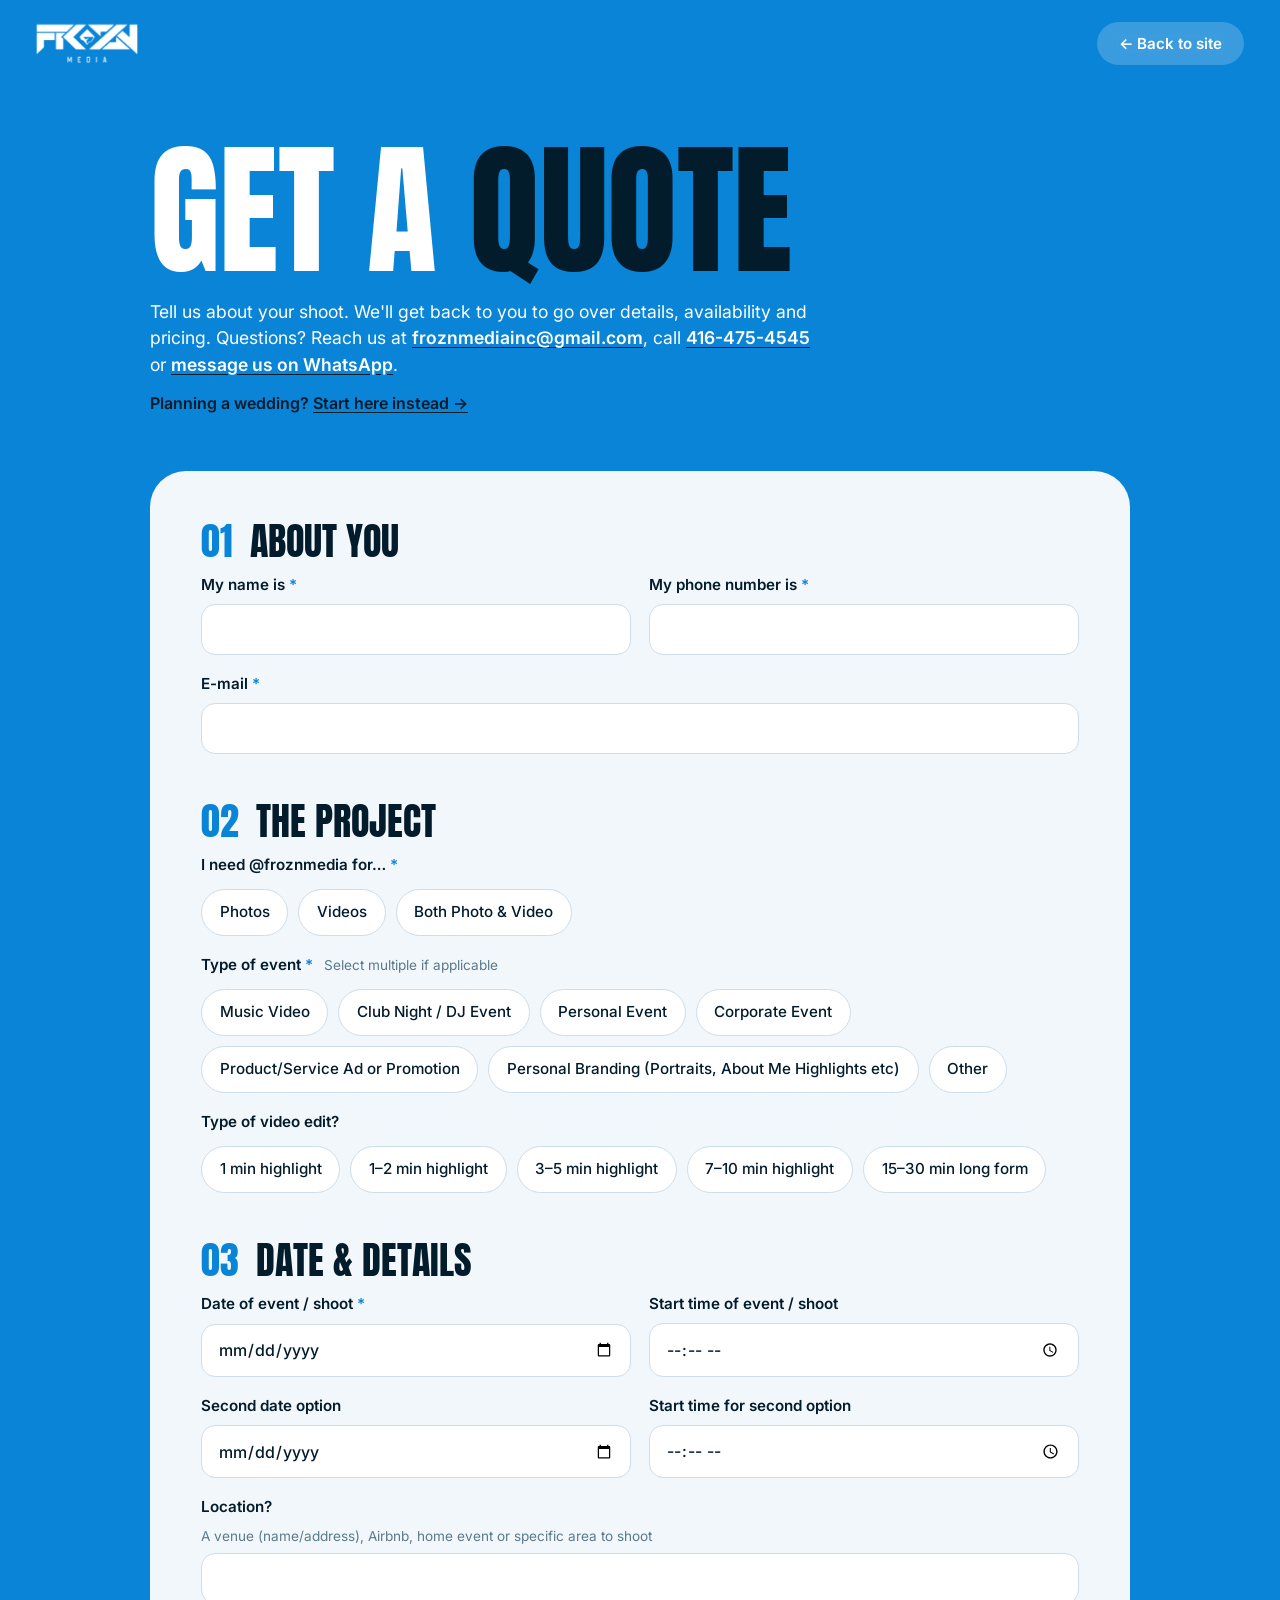
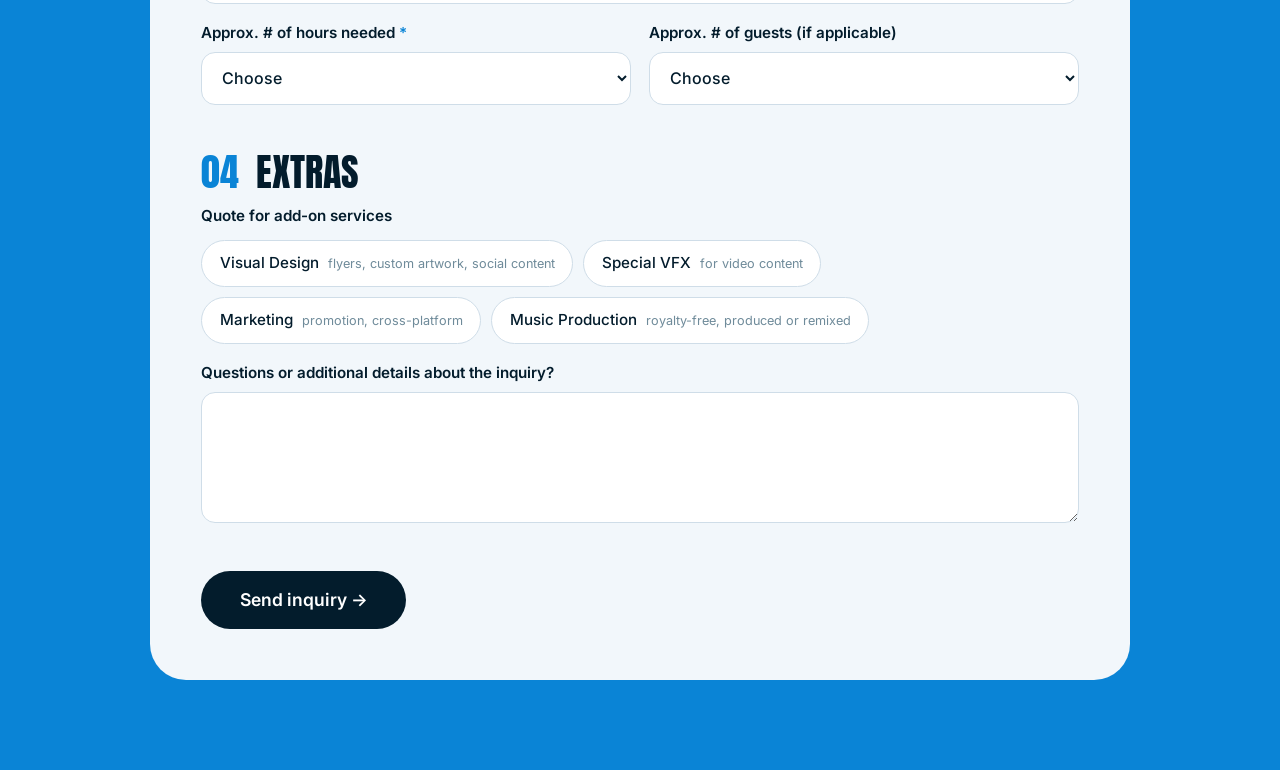
==== inquiry/index.html @ 9c41e122 "feat: native /inquiry/ quote form (submits to the existing Google Form), CTAs link to it" ====
<!doctype html>
<html lang="en">
<head>
  <meta charset="utf-8" />
  <meta name="viewport" content="width=device-width, initial-scale=1" />
  <title>Get a Quote — FROZN Media</title>
  <meta name="description" content="Tell us about your shoot and FROZN Media will get back to you with details, availability and a quote." />
  <meta name="theme-color" content="#0a84d6" />
  <link rel="icon" href="/assets/logo-blue.png" />
  <link rel="preconnect" href="https://fonts.googleapis.com" />
  <link rel="preconnect" href="https://fonts.gstatic.com" crossorigin />
  <link href="https://fonts.googleapis.com/css2?family=Anton&family=Inter:wght@400;500;600;700&display=swap" rel="stylesheet" />
  <link rel="stylesheet" href="/styles.css?v=inq1" />
</head>
<body class="inq-body">
  <header class="nav">
    <a class="nav__logo" href="/" aria-label="FROZN Media home"><img class="lg-w" src="/assets/logo-white.png" alt="FROZN Media" /></a>
    <a class="menu-pill" href="/">← Back to site</a>
  </header>

  <main class="inq">
    <div class="inq__head">
      <h1 class="big">Get a <span>quote</span></h1>
      <p class="inq__intro">Tell us about your shoot. We'll get back to you to go over details, availability and pricing. Questions? Reach us at <a href="mailto:froznmediainc@gmail.com">froznmediainc@gmail.com</a>, call <a href="tel:+14164754545">416-475-4545</a> or <a href="https://wa.me/14164754545" target="_blank" rel="noopener">message us on WhatsApp</a>.</p>
      <p class="inq__wed">Planning a wedding? <a href="https://tinyurl.com/froznweddings" target="_blank" rel="noopener">Start here instead →</a></p>
    </div>

    <form class="inq__card" id="inqForm" novalidate>
      <!-- spam trap: real visitors never see or fill this -->
      <input class="hp" type="text" name="company" tabindex="-1" autocomplete="off" aria-hidden="true" />

      <fieldset class="fs">
        <legend><b>01</b> About you</legend>
        <div class="row">
          <label class="f"><span>My name is <i>*</i></span><input name="name" type="text" autocomplete="name" required /></label>
          <label class="f"><span>My phone number is <i>*</i></span><input name="phone" type="tel" autocomplete="tel" required /></label>
        </div>
        <label class="f"><span>E-mail <i>*</i></span><input name="email" type="email" autocomplete="email" required /></label>
      </fieldset>

      <fieldset class="fs">
        <legend><b>02</b> The project</legend>
        <div class="grp" data-name="need" data-required>
          <p class="q">I need @froznmedia for… <i>*</i></p>
          <div class="chips">
            <label><input type="radio" name="need" value="Photos" /><span>Photos</span></label>
            <label><input type="radio" name="need" value="Videos" /><span>Videos</span></label>
            <label><input type="radio" name="need" value="Both Photo & Video" /><span>Both Photo &amp; Video</span></label>
          </div>
        </div>
        <div class="grp" data-name="eventType" data-required>
          <p class="q">Type of event <i>*</i> <small>Select multiple if applicable</small></p>
          <div class="chips">
            <label><input type="checkbox" name="eventType" value="Music Video" /><span>Music Video</span></label>
            <label><input type="checkbox" name="eventType" value="Club Night / DJ Event" /><span>Club Night / DJ Event</span></label>
            <label><input type="checkbox" name="eventType" value="Personal Event" /><span>Personal Event</span></label>
            <label><input type="checkbox" name="eventType" value="Corporate Event" /><span>Corporate Event</span></label>
            <label><input type="checkbox" name="eventType" value="Product/Service Ad or Promotion" /><span>Product/Service Ad or Promotion</span></label>
            <label><input type="checkbox" name="eventType" value="Personal Branding (Portraits, About Me Highlights etc)" /><span>Personal Branding (Portraits, About Me Highlights etc)</span></label>
            <label><input type="checkbox" name="eventType" value="__other_option__" id="evOther" /><span>Other</span></label>
          </div>
          <input class="f-other" id="evOtherText" name="eventTypeOther" type="text" placeholder="Tell us what it is" hidden />
        </div>
        <div class="grp" data-name="editType">
          <p class="q">Type of video edit?</p>
          <div class="chips">
            <label><input type="checkbox" name="editType" value="1 min highlight" /><span>1 min highlight</span></label>
            <label><input type="checkbox" name="editType" value="1-2 min highlight" /><span>1–2 min highlight</span></label>
            <label><input type="checkbox" name="editType" value="3-5 min highlight" /><span>3–5 min highlight</span></label>
            <label><input type="checkbox" name="editType" value="7-10min highlight" /><span>7–10 min highlight</span></label>
            <label><input type="checkbox" name="editType" value="15-30min long form" /><span>15–30 min long form</span></label>
          </div>
        </div>
      </fieldset>

      <fieldset class="fs">
        <legend><b>03</b> Date &amp; details</legend>
        <div class="row">
          <label class="f"><span>Date of event / shoot <i>*</i></span><input name="date1" type="date" required /></label>
          <label class="f"><span>Start time of event / shoot</span><input name="time1" type="time" /></label>
        </div>
        <div class="row">
          <label class="f"><span>Second date option</span><input name="date2" type="date" /></label>
          <label class="f"><span>Start time for second option</span><input name="time2" type="time" /></label>
        </div>
        <label class="f"><span>Location?</span><small>A venue (name/address), Airbnb, home event or specific area to shoot</small><input name="location" type="text" autocomplete="street-address" /></label>
        <div class="row">
          <label class="f"><span>Approx. # of hours needed <i>*</i></span>
            <select name="hours" required>
              <option value="">Choose</option>
              <option>1 hours</option><option>2 hours</option><option>3 hours</option><option>4 hours</option>
              <option>6 hours</option><option>7 hours</option><option>8 hours</option><option>8 hours+ (2-day event)</option>
            </select>
          </label>
          <label class="f"><span>Approx. # of guests (if applicable)</span>
            <select name="guests">
              <option value="">Choose</option>
              <option>0-50</option><option>50-100</option><option>100-200</option><option>300-400</option><option>500-600</option>
            </select>
          </label>
        </div>
      </fieldset>

      <fieldset class="fs">
        <legend><b>04</b> Extras</legend>
        <div class="grp" data-name="addons">
          <p class="q">Quote for add-on services</p>
          <div class="chips">
            <label><input type="checkbox" name="addons" value="Visual Design (flyers, custom design artwork, social media tailored content)" /><span>Visual Design <small>flyers, custom artwork, social content</small></span></label>
            <label><input type="checkbox" name="addons" value="Special VFX (for video content)" /><span>Special VFX <small>for video content</small></span></label>
            <label><input type="checkbox" name="addons" value="Marketing (content promotion assistance, cross platform promotion)" /><span>Marketing <small>promotion, cross-platform</small></span></label>
            <label><input type="checkbox" name="addons" value="Music Production (royalty free music, digitally produced/remixed music etc)" /><span>Music Production <small>royalty-free, produced or remixed</small></span></label>
          </div>
        </div>
        <label class="f"><span>Questions or additional details about the inquiry?</span><textarea name="details" rows="5"></textarea></label>
      </fieldset>

      <p class="inq__err" id="inqErr" role="alert" hidden></p>
      <button class="btn btn--dark inq__submit" id="inqBtn" type="submit">Send inquiry →</button>
    </form>

    <div class="inq__thanks" id="inqThanks" hidden>
      <h2 class="big">Thanks<span>!</span></h2>
      <p>Your inquiry has been sent. We'll contact you as soon as possible. For faster service, call <a href="tel:+14164754545">416-475-4545</a> or message us on <a href="https://wa.me/14164754545" target="_blank" rel="noopener">WhatsApp</a>.</p>
      <a class="btn btn--dark" href="/">Back to the site</a>
    </div>
  </main>

  <script src="/inquiry/inquiry.js?v=1"></script>
</body>
</html>
---- styles.css ----
:root {
  --blue: #0a84d6;
  --navy: #031c2c;
  --cyan: #8fe6ff;
  --paper: #f2f7fb;
  --ink: #031c2c;
  --display: 'Anton', 'Impact', sans-serif;
  --font: 'Inter', system-ui, sans-serif;
  --ease: cubic-bezier(.77, 0, .18, 1);
}
* { box-sizing: border-box; margin: 0; padding: 0; }
html { scroll-behavior: smooth; }
body { background: var(--blue); color: #fff; font-family: var(--font); line-height: 1.5; -webkit-font-smoothing: antialiased; overflow-x: hidden; }
body.is-loading { overflow: hidden; }
img { max-width: 100%; display: block; }
a { color: inherit; }
[hidden] { display: none !important; }
.wrap { width: min(1240px, 100% - 40px); margin-inline: auto; }

/* big condensed type, like the reference */
.big { font-family: var(--display); font-weight: 400; text-transform: uppercase; font-size: clamp(3rem, 9.5vw, 9rem); line-height: .92; letter-spacing: -.005em; }
.big span { color: var(--navy); }
.big--navy { color: var(--navy); }
.big--navy span { color: var(--blue); }
.eyebrow { font-weight: 600; letter-spacing: .2em; text-transform: uppercase; font-size: .78rem; color: var(--navy); margin-bottom: 1rem; }
.lead { margin-top: 1.2rem; max-width: 52ch; color: #3d5b6d; font-size: 1.1rem; }
.lead a { color: var(--blue); font-weight: 600; }

.btn { display: inline-block; padding: 1rem 1.8rem; border-radius: 999px; text-decoration: none; font-weight: 600; transition: transform .25s var(--ease), background .25s; }
.btn:hover { transform: translateY(-3px); }
.btn--dark { background: var(--navy); color: #fff; }
.btn--light { background: #fff; color: var(--navy); font-size: 1.15rem; padding: 1.2rem 2.4rem; }
.btn--line { border: 2px solid var(--navy); color: var(--navy); }

/* loader */
.loader { position: fixed; inset: 0; z-index: 100; background: #02070c; display: grid; place-items: center; transition: transform 1s var(--ease); }
.loader__logo { width: min(403px, 78vw); animation: pulse 1.1s ease-in-out infinite alternate; transition: transform .8s var(--ease), opacity .5s; }
@keyframes pulse { from { transform: scale(.96); opacity: .85; } to { transform: scale(1.02); opacity: 1; } }
.loader__canvas { position: absolute; inset: 0; width: 100%; height: 100%; display: none; }
.loader.has-canvas .loader__canvas { display: block; }
.loader.has-canvas .loader__logo { display: none; }
.loader.is-clear { background: transparent; pointer-events: none; transition: background 2.6s ease; }
/* the whole page waits below the fold, then slowly pans up as the logo explodes */
body.is-loading main-slot, body.is-loading .hero, body.is-loading .projects, body.is-loading .sticker, body.is-loading .trust, body.is-loading .services, body.is-loading .about, body.is-loading .cta, body.is-loading .footer { transform: translateY(100vh); }
.hero, .projects, .sticker, .trust, .services, .about, .cta, .footer { transition: transform 4s cubic-bezier(.22, .8, .25, 1); }

/* nav */
.nav { position: fixed; inset: 0 0 auto 0; z-index: 60; display: flex; justify-content: space-between; align-items: center; padding: 22px clamp(16px, 3vw, 36px); pointer-events: none; mix-blend-mode: normal; }
.nav > * { pointer-events: auto; }
.nav__logo img { height: 40px; width: auto; }
.menu-pill { display: flex; align-items: center; gap: 10px; padding: 12px 22px; border-radius: 999px; border: 0; cursor: pointer; background: rgba(255,255,255,.2); backdrop-filter: blur(12px); color: #fff; font: 600 .95rem var(--font); }
.menu-pill i { width: 4px; height: 4px; border-radius: 50%; background: #fff; display: block; }
.menu-pill i + i { margin-left: -6px; }
.menu { position: fixed; inset: 0; z-index: 55; background: var(--navy); display: flex; flex-direction: column; justify-content: center; padding: 0 clamp(20px, 6vw, 100px); gap: .2rem; clip-path: circle(0 at calc(100% - 70px) 44px); transition: clip-path .8s var(--ease); }
.menu.is-open { clip-path: circle(150% at calc(100% - 70px) 44px); }
.menu a { font-family: var(--display); text-transform: uppercase; font-size: clamp(3rem, 11vw, 8rem); line-height: 1; text-decoration: none; color: #fff; transition: color .2s, transform .3s var(--ease); width: fit-content; }
.menu a:hover { color: var(--cyan); transform: translateX(14px); }
.menu .menu__cta { color: var(--blue); font-size: clamp(1.6rem, 4vw, 3rem); margin-top: 1rem; }

/* hero */
.hero { min-height: 100svh; padding: clamp(110px, 16vh, 150px) clamp(16px, 3vw, 36px) 15vh; position: relative; background: var(--blue); }
.hero__block { font-family: var(--display); text-transform: uppercase; font-weight: 400; font-size: clamp(3.6rem, 13.2vw, 13.5rem); line-height: .88; letter-spacing: -.005em; }
.hero__block--r { text-align: right; margin-top: clamp(40px, 12vh, 160px); }
.ln { display: block; }
.ln--navy { color: var(--navy); }


/* projects */
.projects { background: var(--paper); color: var(--navy); padding: clamp(80px, 10vw, 150px) 0 clamp(80px, 9vw, 130px); border-radius: 36px 36px 0 0; margin-top: -36px; position: relative; z-index: 2; }
.grid { display: grid; grid-template-columns: repeat(auto-fill, minmax(min(330px, 100%), 1fr)); gap: 14px; padding: clamp(30px, 5vw, 60px) 14px 40px; }
.ig { height: 600px; border-radius: 28px; overflow: hidden; background: #dbe9f3; position: relative; }
.ig iframe { width: 100%; height: 100%; border: 0; background: #fff; display: block; }
.ig::before { content: ''; position: absolute; inset: 0; background: linear-gradient(110deg, transparent 30%, rgba(255,255,255,.7), transparent 70%); background-size: 200% 100%; animation: sheen 1.5s linear infinite; }
.ig.loaded::before { display: none; }
@keyframes sheen { to { background-position: -200% 0; } }
.films { margin-top: 110px; }
.films__grid { display: grid; grid-template-columns: repeat(auto-fit, minmax(300px, 1fr)); gap: 14px; margin-top: 2rem; }
.yt { position: relative; aspect-ratio: 16/9; border-radius: 28px; overflow: hidden; background: #000 center/cover; }
.yt button { all: unset; position: absolute; inset: 0; cursor: pointer; }
.yt span { position: absolute; left: 20px; bottom: 16px; font-weight: 600; color: #fff; text-shadow: 0 2px 10px #000; }
.yt::after { content: '▶'; position: absolute; inset: 0; display: grid; place-items: center; font-size: 2.8rem; color: #fff; pointer-events: none; }
.yt.is-playing::after { display: none; }
.yt iframe { position: absolute; inset: 0; width: 100%; height: 100%; border: 0; }

/* statement block */
.sticker { background: var(--navy); color: #fff; padding: clamp(80px, 10vw, 150px) 0 clamp(70px, 8vw, 120px); border-radius: 36px 36px 0 0; margin-top: -36px; position: relative; z-index: 3; }
.eyebrow--light { color: #5cc8ff; }
.sticker__big { font-size: clamp(1.7rem, 3.5vw, 3rem); font-weight: 500; line-height: 1.22; letter-spacing: -.02em; max-width: 30ch; color: #fff; }
.sticker__big em { font-style: normal; color: #5cc8ff; }
.sticker__cols { display: grid; grid-template-columns: 1fr 1fr; gap: clamp(24px, 5vw, 70px); margin-top: clamp(40px, 6vw, 80px); max-width: 920px; padding-top: 2rem; border-top: 1px solid rgba(255,255,255,.18); }
.sticker__cols p { color: #a9c6d6; font-size: 1.05rem; line-height: 1.6; }
.tags { list-style: none; display: flex; flex-wrap: wrap; gap: 10px; margin-top: 2.4rem; }
.tags li { padding: .55rem 1.1rem; border: 1px solid rgba(255,255,255,.25); border-radius: 999px; font-size: .9rem; font-weight: 500; color: #e6f3fa; }
@media (max-width: 760px) { .sticker__cols { grid-template-columns: 1fr; } }

/* marquee */
.trust { background: var(--navy); padding: 36px 0; overflow: hidden; margin-top: -36px; padding-top: 72px; position: relative; z-index: 2; }
.marquee__track { display: flex; width: max-content; animation: slide 36s linear infinite; font-family: var(--display); text-transform: uppercase; font-size: clamp(2.4rem, 6vw, 5rem); color: #fff; }
.marquee__track span::after { content: '✦'; margin: 0 2rem; color: var(--blue); }
@keyframes slide { to { transform: translateX(-50%); } }

/* services */
.services { background: var(--paper); color: var(--navy); padding: clamp(80px, 10vw, 150px) 0; border-radius: 0 0 36px 36px; position: relative; z-index: 3; }
.svc-list { list-style: none; margin-top: clamp(40px, 6vw, 80px); border-top: 2px solid var(--navy); }
.svc { display: grid; grid-template-columns: 70px 1fr 1.2fr; gap: 20px; align-items: baseline; padding: 1.8rem 0; border-bottom: 2px solid var(--navy); transition: padding .4s var(--ease), background .3s; }
.svc:hover { padding-left: 20px; background: var(--cyan); }
.svc b { font-family: var(--display); font-weight: 400; color: var(--blue); }
.svc h3 { font-family: var(--display); font-weight: 400; text-transform: uppercase; font-size: clamp(1.8rem, 4.2vw, 3.6rem); line-height: 1; }
.svc p { color: #3d5b6d; max-width: 46ch; }
@media (max-width: 760px) { .svc { grid-template-columns: 40px 1fr; } .svc p { grid-column: 2; } }

/* about */
.about { background: var(--blue); padding: clamp(80px, 10vw, 150px) 0; margin-top: -36px; padding-top: calc(clamp(80px, 10vw, 150px) + 36px); }
.about__grid { display: grid; grid-template-columns: .9fr 1.1fr; gap: clamp(30px, 6vw, 90px); align-items: center; }
.about__photo { border-radius: 32px; overflow: hidden; aspect-ratio: 4/5; background: #000; }
.about__photo img { width: 100%; height: 100%; object-fit: cover; object-position: 40% 20%; }
.about .eyebrow { color: var(--navy); }
.role { margin: 1rem 0 1.6rem; font-weight: 600; letter-spacing: .14em; text-transform: uppercase; font-size: .85rem; color: var(--navy); }
.about__text p + p { margin-top: 1rem; }
.about__text p:not(.eyebrow):not(.role) { font-size: 1.15rem; max-width: 50ch; }
.about__links { display: flex; flex-wrap: wrap; gap: 12px; margin-top: 2rem; }
@media (max-width: 800px) { .about__grid { grid-template-columns: 1fr; } .about__photo { max-width: 420px; } }

/* cta + footer */
.cta { background: var(--navy); padding: clamp(100px, 13vw, 190px) 0; border-radius: 36px 36px 0 0; margin-top: -36px; position: relative; z-index: 2; }
.cta .big { max-width: 12ch; margin-bottom: 2.6rem; }
.cta .big span { color: var(--blue); }
.footer { background: var(--navy); text-align: center; padding: 20px 20px 50px; color: #7fa6bb; }
.footer img { height: 56px; width: auto; margin: 0 auto 1rem; }
.footer__links { margin: 1rem 0; display: flex; gap: 1.4rem; justify-content: center; flex-wrap: wrap; }
.footer__links a { color: #cfe9f6; text-decoration: none; }
.footer__copy { font-size: .8rem; }

.reveal { opacity: 0; transform: translateY(30px); transition: opacity .9s var(--ease), transform .9s var(--ease); }
.reveal.is-in { opacity: 1; transform: none; }

@media (prefers-reduced-motion: reduce) {
  html { scroll-behavior: auto; }
  .loader { display: none; }
  .ln > span, .reveal { transform: none !important; opacity: 1 !important; transition: none !important; }
  .marquee__track, .loader__logo, .ig::before { animation: none; }
}

/* nav adapts over light sections */
.nav__logo { position: relative; display: block; }
.nav__logo .lg-b { position: absolute; inset: 0; opacity: 0; transition: opacity .3s; }
.nav__logo .lg-w { transition: opacity .3s; }
.nav.on-light .lg-w { opacity: 0; }
.nav.on-light .lg-b { opacity: 1; }
.nav.on-light .menu-pill { background: rgba(3,28,44,.1); color: var(--navy); }
.nav.on-light .menu-pill i { background: var(--navy); }
.menu-pill { transition: background .3s, color .3s; }
body:has(.menu.is-open) .nav .lg-w { opacity: 1; }
body:has(.menu.is-open) .nav .lg-b { opacity: 0; }
body:has(.menu.is-open) .nav .menu-pill { background: rgba(255,255,255,.2); color: #fff; }
body:has(.menu.is-open) .nav .menu-pill i { background: #fff; }

/* faint looping YouTube background behind the hero */
.hero { z-index: 1; background: transparent; }
.hero > :not(.hero__video) { position: relative; z-index: 1; }
.hero__video.is-off { opacity: 0 !important; }
.hero__video { position: fixed; inset: 0; width: 100vw; height: 100vh; height: 100svh; z-index: 0; overflow: hidden; opacity: 0; transition: opacity 2.5s ease; pointer-events: none; background: var(--blue); }
.hero__video.is-on { opacity: .28; }
.hero__video::after { content: ''; position: absolute; inset: 0; background: linear-gradient(180deg, rgba(10,132,214,.45), rgba(10,132,214,.1) 40%, rgba(10,132,214,.55)); }
/* video covers the whole hero and is pinned to its top edge */
.hero__video { container-type: size; }
#ytBg, .hero__video iframe { position: absolute; top: 0; left: 50%; width: max(100cqw, 177.78cqh); height: max(56.25cqw, 100cqh); transform: translateX(-50%); border: 0; pointer-events: none; }
@media (prefers-reduced-motion: reduce) { .hero__video { display: none; } }

/* auto-playing reel previews, side by side */
.grid.reels { display: flex; gap: 14px; overflow-x: auto; scroll-snap-type: x proximity; padding: clamp(30px, 5vw, 60px) clamp(14px, 3vw, 36px) 40px; scrollbar-width: none; }
.grid.reels::-webkit-scrollbar { display: none; }
.reel { position: relative; flex: 0 0 clamp(220px, 23vw, 340px); aspect-ratio: 9 / 16; border-radius: 28px; overflow: hidden; background: #0b2a3b; scroll-snap-align: start; display: block; transition: transform .5s var(--ease); }
.reel:hover { transform: translateY(-8px); }
.reel video { width: 100%; height: 100%; object-fit: cover; display: block; }
.reel__cap { position: absolute; left: 14px; bottom: 14px; padding: .45rem .9rem; border-radius: 999px; background: rgba(3,28,44,.55); backdrop-filter: blur(8px); color: #fff; font-weight: 600; font-size: .85rem; }

.more-btn { margin-top: 1.8rem; }

/* ---------- inquiry page ---------- */
.inq-body { background: var(--blue); }
.inq { width: min(980px, 100% - 32px); margin: 0 auto; padding: clamp(110px, 16vh, 160px) 0 90px; }
.inq__head .big { font-size: clamp(3.4rem, 12vw, 9rem); }
.inq__intro { margin-top: 1.4rem; max-width: 60ch; font-size: 1.1rem; }
.inq__intro a, .inq__wed a, .inq__thanks a { color: #fff; font-weight: 600; text-decoration-color: var(--navy); text-underline-offset: 3px; }
.inq__wed { margin-top: .8rem; color: var(--navy); font-weight: 600; }
.inq__wed a { color: var(--navy); }
.inq__card { margin-top: clamp(30px, 5vw, 56px); background: var(--paper); color: var(--navy); border-radius: 36px; padding: clamp(22px, 4vw, 52px); display: grid; gap: clamp(30px, 4vw, 48px); }
.hp { position: absolute; left: -9999px; opacity: 0; height: 0; width: 0; }
.fs { border: 0; display: grid; gap: 18px; min-width: 0; }
.fs legend { font-family: var(--display); text-transform: uppercase; font-size: clamp(1.6rem, 3.4vw, 2.4rem); line-height: 1; margin-bottom: 14px; }
.fs legend b { font-weight: 400; color: var(--blue); margin-right: .5rem; }
.row { display: grid; grid-template-columns: 1fr 1fr; gap: 18px; }
@media (max-width: 680px) { .row { grid-template-columns: 1fr; } }
.f { display: grid; gap: 7px; }
.f > span, .q { font-weight: 600; font-size: .95rem; }
.f > small, .q small { color: #5a7a8b; font-weight: 400; font-size: .85rem; }
.q small { margin-left: .4rem; }
.f i, .q i { color: var(--blue); font-style: normal; }
.f input, .f select, .f textarea, .f-other { width: 100%; font: 500 1rem var(--font); color: var(--navy); background: #fff; border: 1.5px solid #cfdde8; border-radius: 14px; padding: .9rem 1rem; outline: none; transition: border-color .2s, box-shadow .2s; }
.f textarea { resize: vertical; }
.f input:focus, .f select:focus, .f textarea:focus, .f-other:focus { border-color: var(--blue); box-shadow: 0 0 0 4px rgba(10,132,214,.15); }
.f-other { margin-top: 12px; }
.grp { display: grid; gap: 12px; }
.chips { display: flex; flex-wrap: wrap; gap: 10px; }
.chips label { cursor: pointer; }
.chips input { position: absolute; opacity: 0; pointer-events: none; }
.chips span { display: inline-block; padding: .7rem 1.1rem; border: 1.5px solid #cfdde8; border-radius: 999px; background: #fff; font-weight: 500; font-size: .95rem; transition: all .2s; }
.chips span small { color: #6f8b9a; font-weight: 400; margin-left: .3rem; }
.chips label:hover span { border-color: var(--blue); }
.chips input:checked + span { background: var(--navy); border-color: var(--navy); color: #fff; }
.chips input:checked + span small { color: #a9c6d6; }
.chips input:focus-visible + span { box-shadow: 0 0 0 4px rgba(10,132,214,.3); }
.inq__err { background: #ffe9e9; color: #8a1f1f; border-radius: 14px; padding: .9rem 1.1rem; font-weight: 500; }
.inq__submit { width: fit-content; font-size: 1.1rem; padding: 1.15rem 2.4rem; border: 0; cursor: pointer; font-family: var(--font); }
.inq__submit:disabled { opacity: .6; cursor: progress; }
.inq__thanks { margin-top: 40px; display: grid; gap: 1.4rem; max-width: 620px; }
.inq__thanks .big { font-size: clamp(3.4rem, 12vw, 9rem); }
.inq__thanks p { font-size: 1.15rem; }
a.menu-pill { text-decoration: none; }
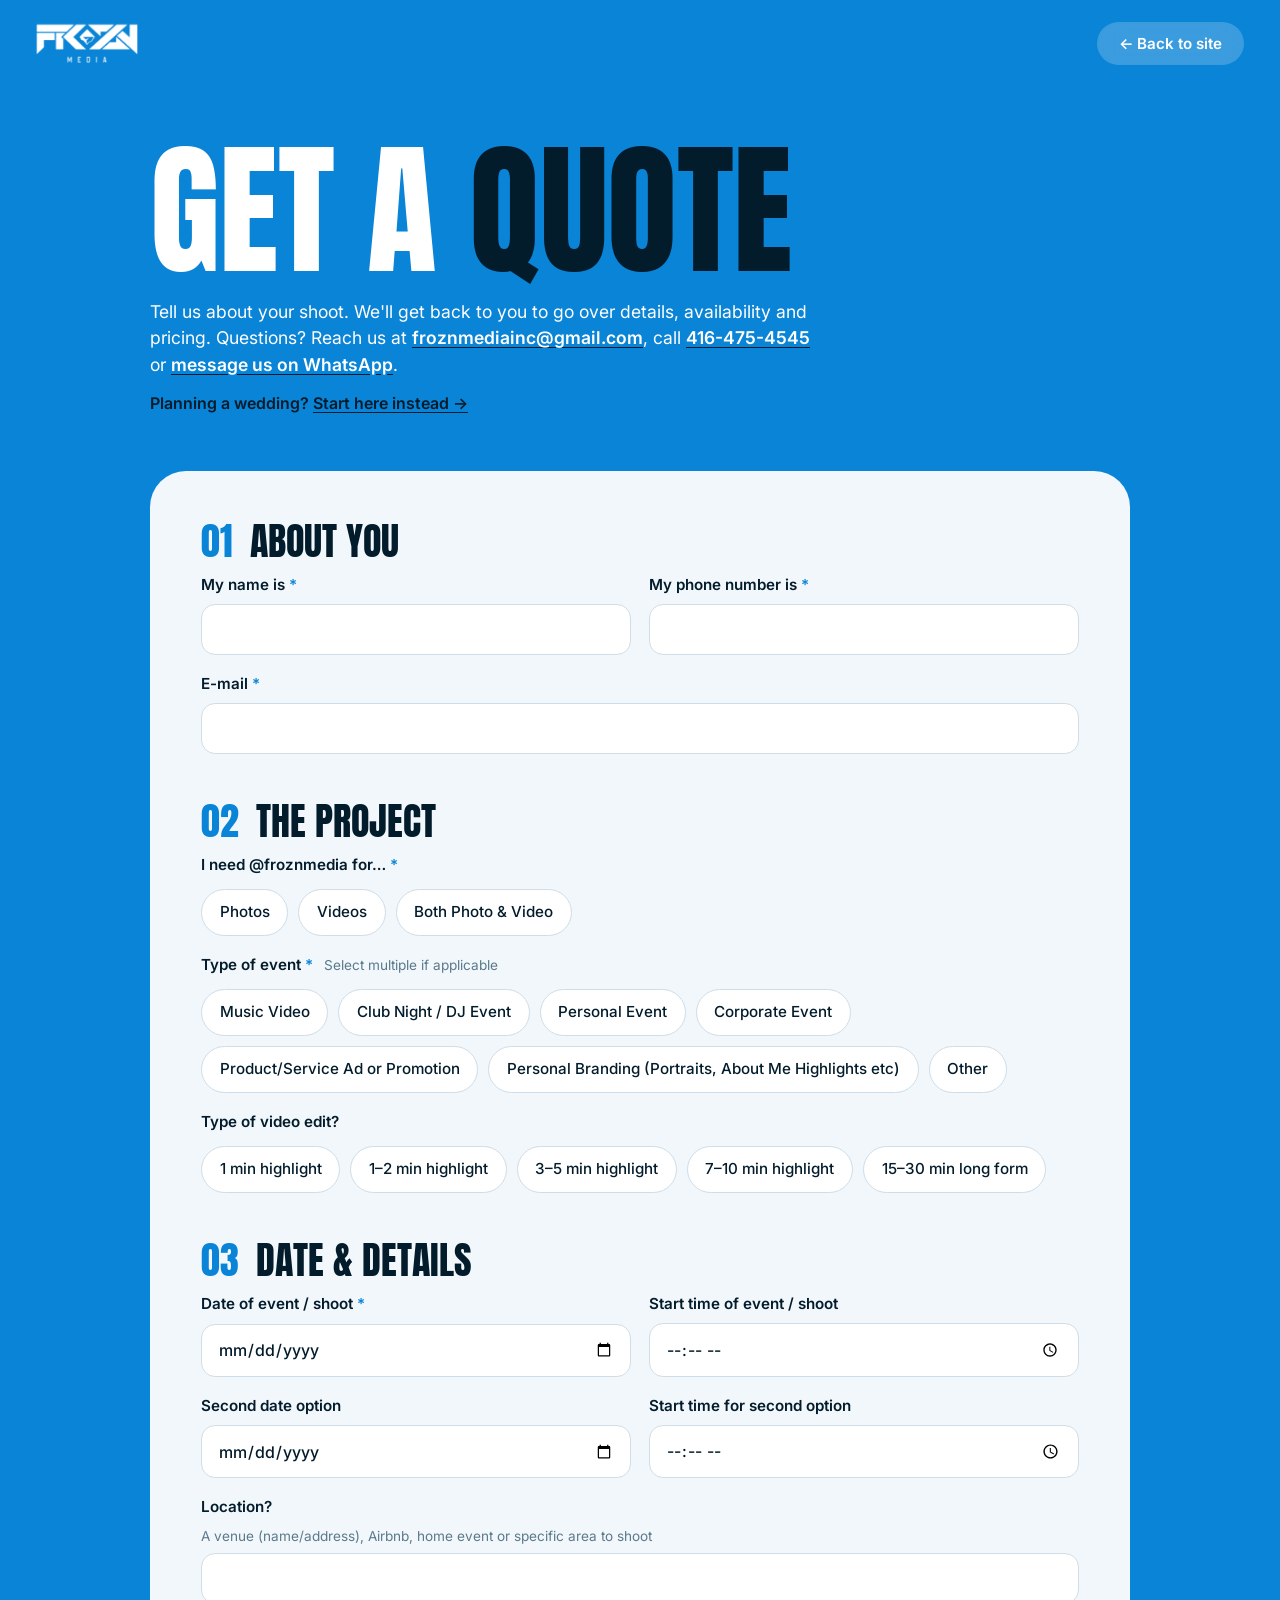
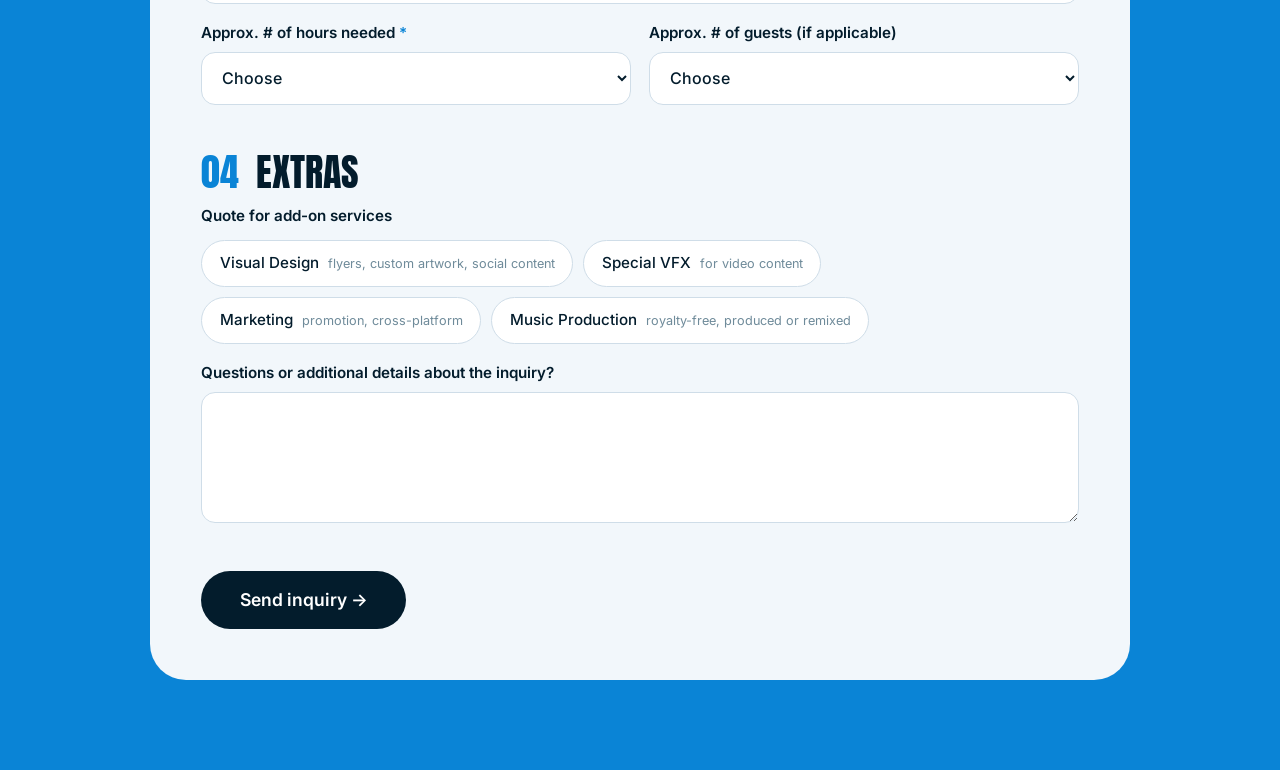
==== commit 4a94b6da: "feat: quote form lives at the bottom of the home page under a smaller 'Let's bring your vision to li" ====
--- a/inquiry/index.html
+++ b/inquiry/index.html
@@ -126,6 +126,6 @@
     </div>
   </main>
 
-  <script src="/inquiry/inquiry.js?v=1"></script>
+  <script src="/inquiry/inquiry.js?v=2"></script>
 </body>
 </html>
--- a/styles.css
+++ b/styles.css
@@ -218,3 +218,13 @@
 .inq__thanks .big { font-size: clamp(3.4rem, 12vw, 9rem); }
 .inq__thanks p { font-size: 1.15rem; }
 a.menu-pill { text-decoration: none; }
+
+/* quote form lives at the bottom of the home page */
+.cta .cta__title { font-family: var(--display); font-weight: 400; text-transform: uppercase; font-size: clamp(2.2rem, 5.2vw, 4.2rem); line-height: 1; max-width: none; margin: 0 0 1.2rem; }
+.cta .cta__title span { color: var(--blue); }
+.cta__sub { max-width: 60ch; color: #a9c6d6; font-size: 1.05rem; margin-bottom: clamp(26px, 4vw, 44px); }
+.cta__sub a { color: #fff; font-weight: 600; text-underline-offset: 3px; }
+.cta .inq__card { margin-top: 0; max-width: 980px; }
+.cta .inq__thanks { margin-top: 0; color: #fff; }
+.cta .inq__thanks .big { font-size: clamp(2.6rem, 7vw, 5rem); }
+.cta .inq__thanks .big span { color: var(--blue); }
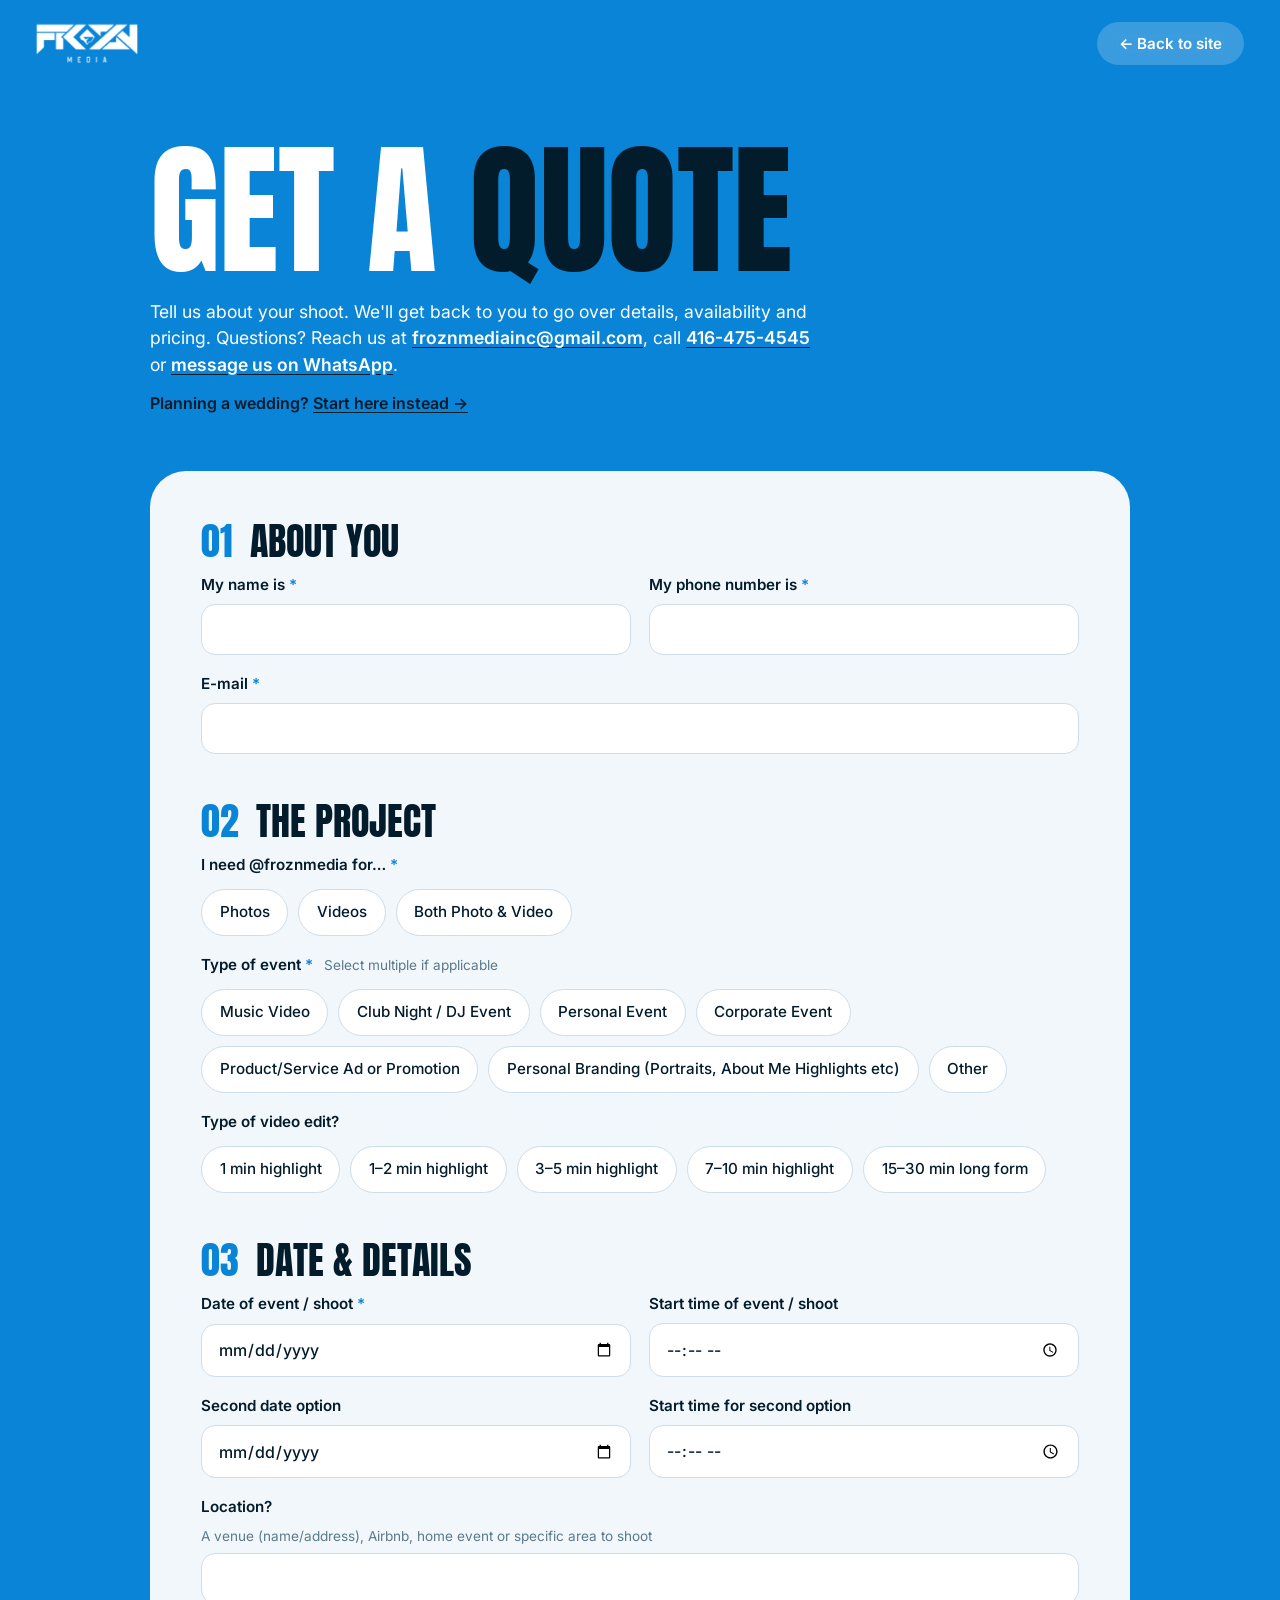
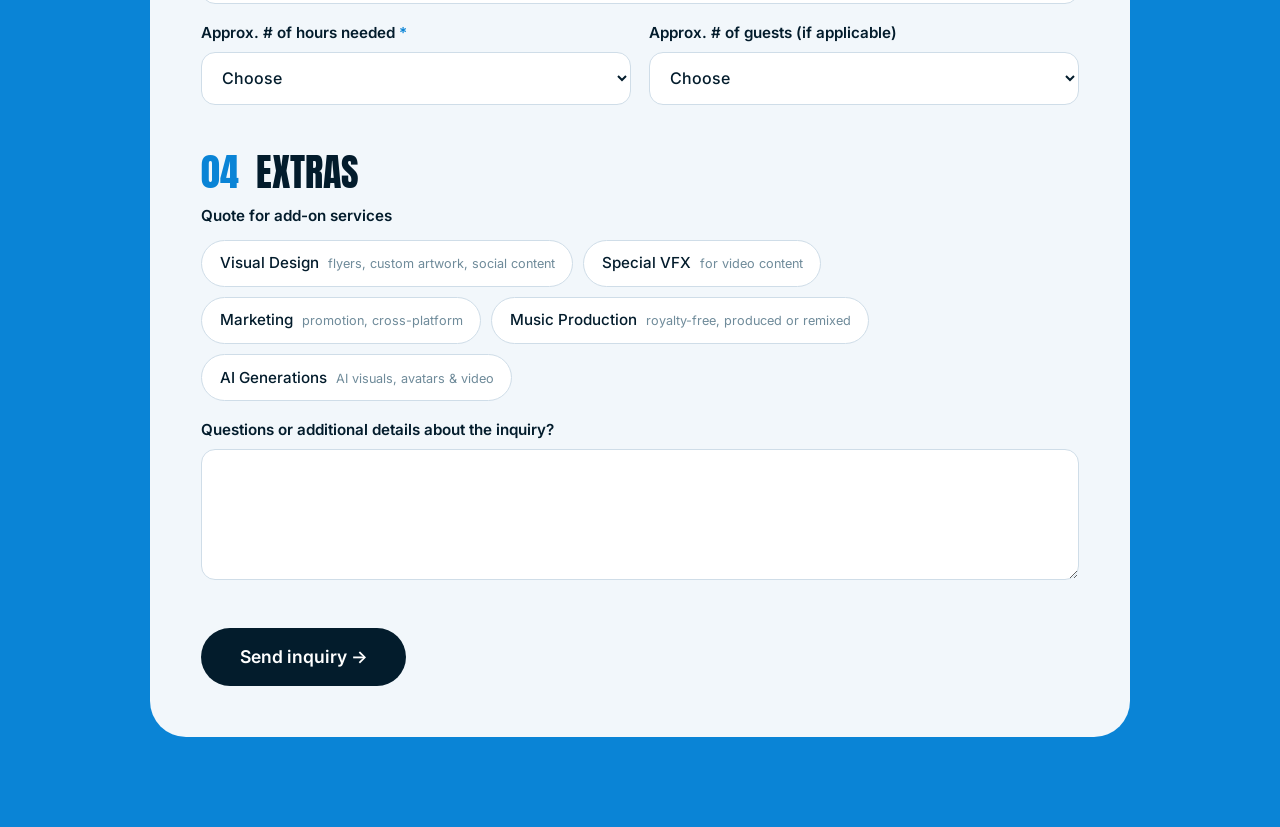
==== commit d218d92d: "feat: AI Generations extra; per-edit quantity dropdowns (1-10, 10+)" ====
--- a/inquiry/index.html
+++ b/inquiry/index.html
@@ -70,6 +70,7 @@
             <label><input type="checkbox" name="editType" value="7-10min highlight" /><span>7–10 min highlight</span></label>
             <label><input type="checkbox" name="editType" value="15-30min long form" /><span>15–30 min long form</span></label>
           </div>
+          <div class="qtys" id="qtys" hidden></div>
         </div>
       </fieldset>
 
@@ -110,6 +111,7 @@
             <label><input type="checkbox" name="addons" value="Special VFX (for video content)" /><span>Special VFX <small>for video content</small></span></label>
             <label><input type="checkbox" name="addons" value="Marketing (content promotion assistance, cross platform promotion)" /><span>Marketing <small>promotion, cross-platform</small></span></label>
             <label><input type="checkbox" name="addons" value="Music Production (royalty free music, digitally produced/remixed music etc)" /><span>Music Production <small>royalty-free, produced or remixed</small></span></label>
+            <label><input type="checkbox" name="extraAI" value="AI Generations" /><span>AI Generations <small>AI visuals, avatars &amp; video</small></span></label>
           </div>
         </div>
         <label class="f"><span>Questions or additional details about the inquiry?</span><textarea name="details" rows="5"></textarea></label>
@@ -126,6 +128,6 @@
     </div>
   </main>
 
-  <script src="/inquiry/inquiry.js?v=2"></script>
+  <script src="/inquiry/inquiry.js?v=3"></script>
 </body>
 </html>
--- a/styles.css
+++ b/styles.css
@@ -228,3 +228,8 @@
 .cta .inq__thanks { margin-top: 0; color: #fff; }
 .cta .inq__thanks .big { font-size: clamp(2.6rem, 7vw, 5rem); }
 .cta .inq__thanks .big span { color: var(--blue); }
+
+.qtys { display: grid; gap: 10px; margin-top: 6px; padding: 16px; border-radius: 20px; background: #fff; border: 1.5px dashed #cfdde8; }
+.qty { display: flex; align-items: center; justify-content: space-between; gap: 14px; flex-wrap: wrap; }
+.qty > span { font-weight: 600; }
+.qty select { width: auto; min-width: 160px; font: 500 .95rem var(--font); color: var(--navy); background: #f2f7fb; border: 1.5px solid #cfdde8; border-radius: 12px; padding: .6rem .9rem; }
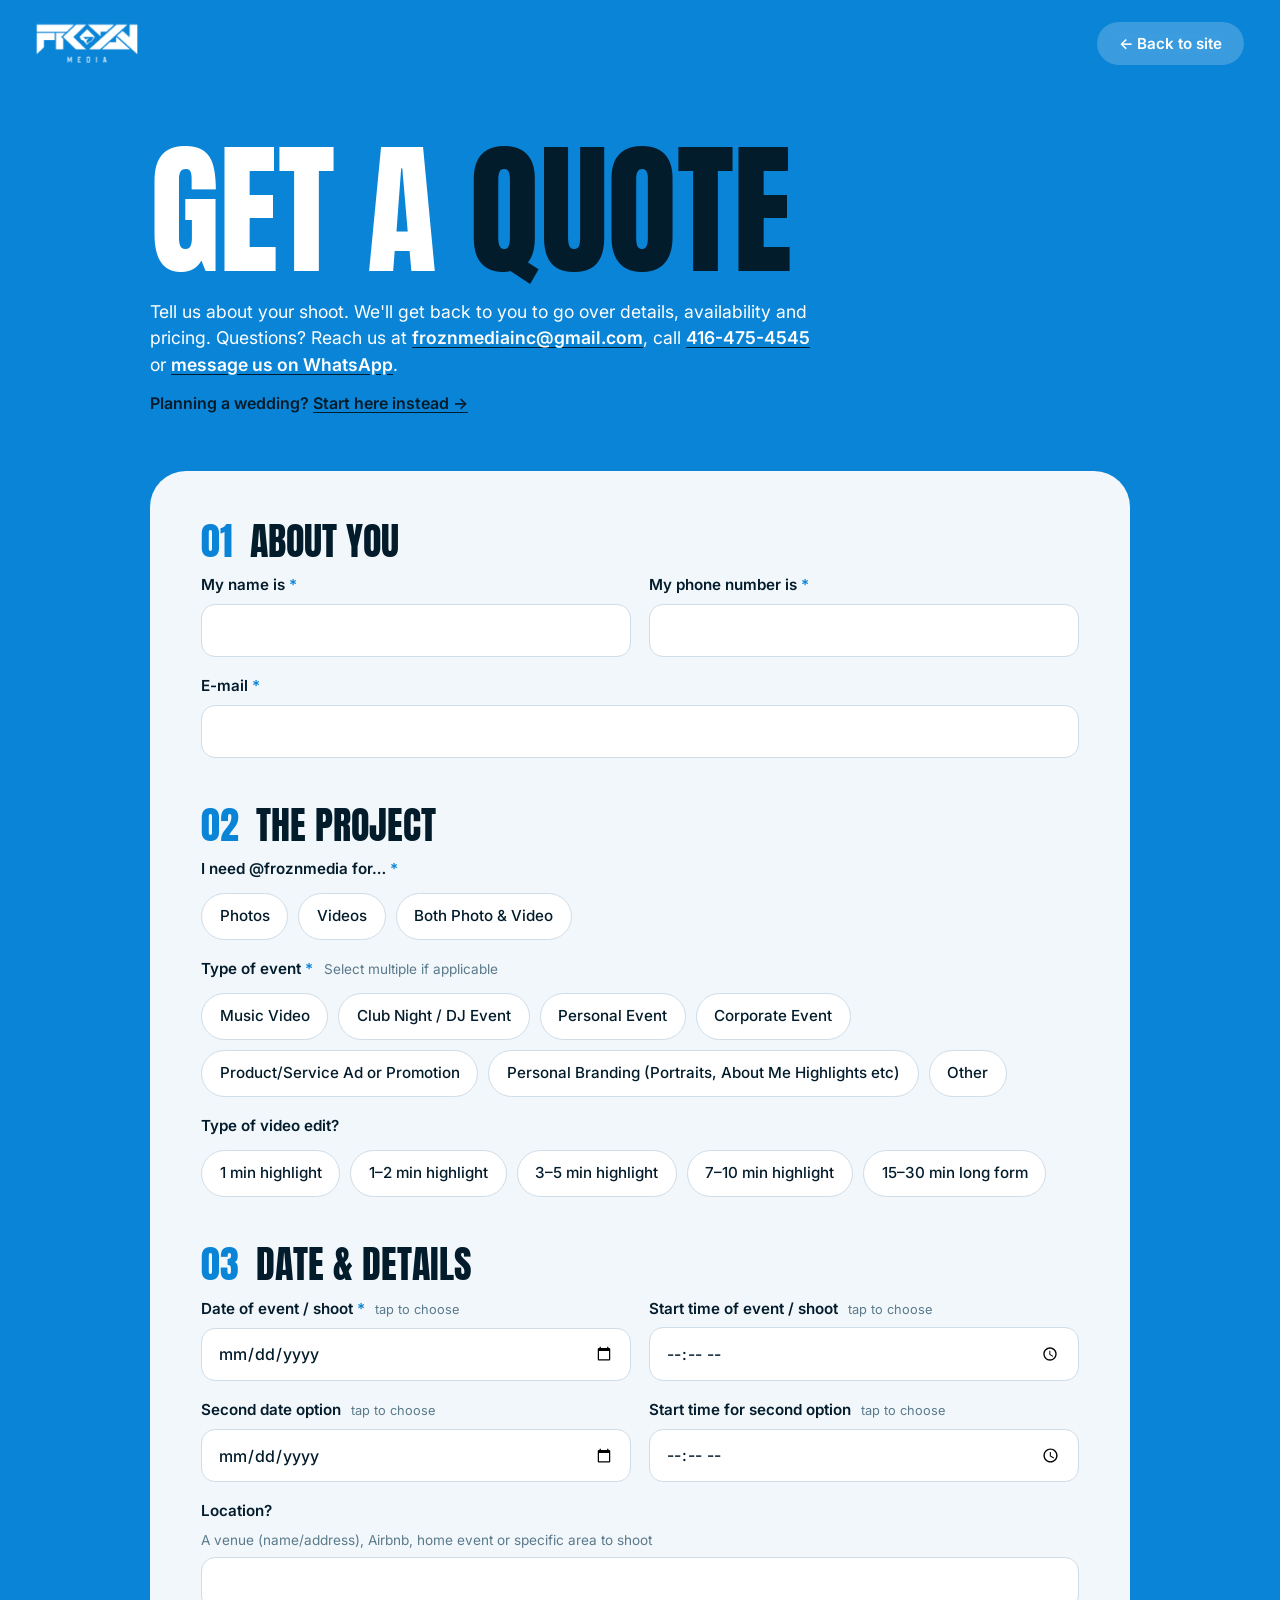
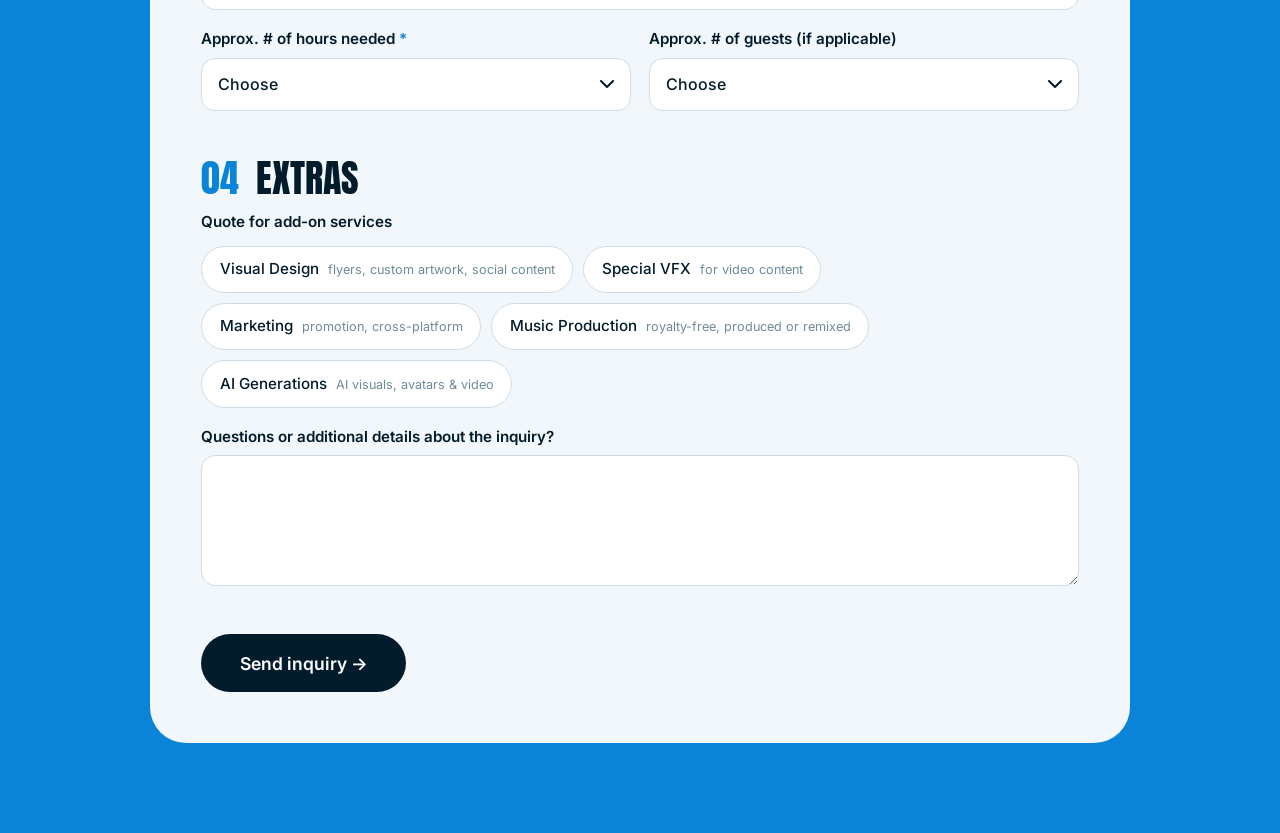
==== commit 6a994e41: "fix(mobile): iOS date/time inputs stay inside the card; tighter hero spacing; cap font wait in intro" ====
--- a/inquiry/index.html
+++ b/inquiry/index.html
@@ -77,12 +77,12 @@
       <fieldset class="fs">
         <legend><b>03</b> Date &amp; details</legend>
         <div class="row">
-          <label class="f"><span>Date of event / shoot <i>*</i></span><input name="date1" type="date" required /></label>
-          <label class="f"><span>Start time of event / shoot</span><input name="time1" type="time" /></label>
+          <label class="f"><span>Date of event / shoot <i>*</i> <small>tap to choose</small></span><input name="date1" type="date" required /></label>
+          <label class="f"><span>Start time of event / shoot <small>tap to choose</small></span><input name="time1" type="time" /></label>
         </div>
         <div class="row">
-          <label class="f"><span>Second date option</span><input name="date2" type="date" /></label>
-          <label class="f"><span>Start time for second option</span><input name="time2" type="time" /></label>
+          <label class="f"><span>Second date option <small>tap to choose</small></span><input name="date2" type="date" /></label>
+          <label class="f"><span>Start time for second option <small>tap to choose</small></span><input name="time2" type="time" /></label>
         </div>
         <label class="f"><span>Location?</span><small>A venue (name/address), Airbnb, home event or specific area to shoot</small><input name="location" type="text" autocomplete="street-address" /></label>
         <div class="row">
--- a/styles.css
+++ b/styles.css
@@ -233,3 +233,34 @@
 .qty { display: flex; align-items: center; justify-content: space-between; gap: 14px; flex-wrap: wrap; }
 .qty > span { font-weight: 600; }
 .qty select { width: auto; min-width: 160px; font: 500 .95rem var(--font); color: var(--navy); background: #f2f7fb; border: 1.5px solid #cfdde8; border-radius: 12px; padding: .6rem .9rem; }
+
+/* phones: keep the big hero lines on one line each */
+@media (max-width: 640px) {
+  .hero__block { font-size: 12vw; }
+  .hero { padding-top: 110px; }
+}
+
+/* slim translucent bar once you scroll, so the logo/menu never vanish over white cards */
+.nav { transition: background .3s, padding .3s, backdrop-filter .3s; }
+.nav.scrolled { padding-top: 12px; padding-bottom: 12px; background: rgba(3, 28, 44, .78); backdrop-filter: blur(14px); -webkit-backdrop-filter: blur(14px); }
+.nav.scrolled.on-light { background: rgba(242, 247, 251, .82); }
+.nav.scrolled .nav__logo img { height: 32px; }
+body:has(.menu.is-open) .nav.scrolled { background: transparent; backdrop-filter: none; }
+
+/* ---- iPhone Safari: date/time inputs must not outgrow the card ---- */
+.row { grid-template-columns: repeat(2, minmax(0, 1fr)); }
+@media (max-width: 680px) { .row { grid-template-columns: minmax(0, 1fr); } }
+.f, .fs, .inq__card { min-width: 0; }
+.f input, .f select, .f textarea { min-width: 0; max-width: 100%; box-sizing: border-box; -webkit-appearance: none; appearance: none; min-height: 3.3rem; }
+.f select { background-image: url("data:image/svg+xml;utf8,<svg xmlns='http://www.w3.org/2000/svg' width='14' height='9' viewBox='0 0 14 9'><path d='M1 1l6 6 6-6' fill='none' stroke='%23031c2c' stroke-width='2' stroke-linecap='round' stroke-linejoin='round'/></svg>"); background-repeat: no-repeat; background-position: right 1rem center; padding-right: 2.6rem; }
+.f input[type="date"], .f input[type="time"] { display: block; text-align: left; -webkit-text-fill-color: var(--navy); }
+.f input[type="date"]::-webkit-date-and-time-value, .f input[type="time"]::-webkit-date-and-time-value { text-align: left; min-height: 1.4em; }
+.f input[type="date"]:not(:focus):invalid::-webkit-datetime-edit { color: #7f98a8; }
+
+/* ---- hero on phones: headline up top, second block anchored at the bottom ---- */
+@media (max-width: 640px) {
+  .hero { display: flex; flex-direction: column; justify-content: space-between; gap: 44px; min-height: 84svh; padding: 100px 16px 96px; }
+  .hero__block { font-size: 12.4vw; line-height: .93; }
+  .hero__block--r { margin-top: 0; }
+}
+.f > span small { color: #5a7a8b; font-weight: 400; font-size: .8rem; margin-left: .35rem; }
